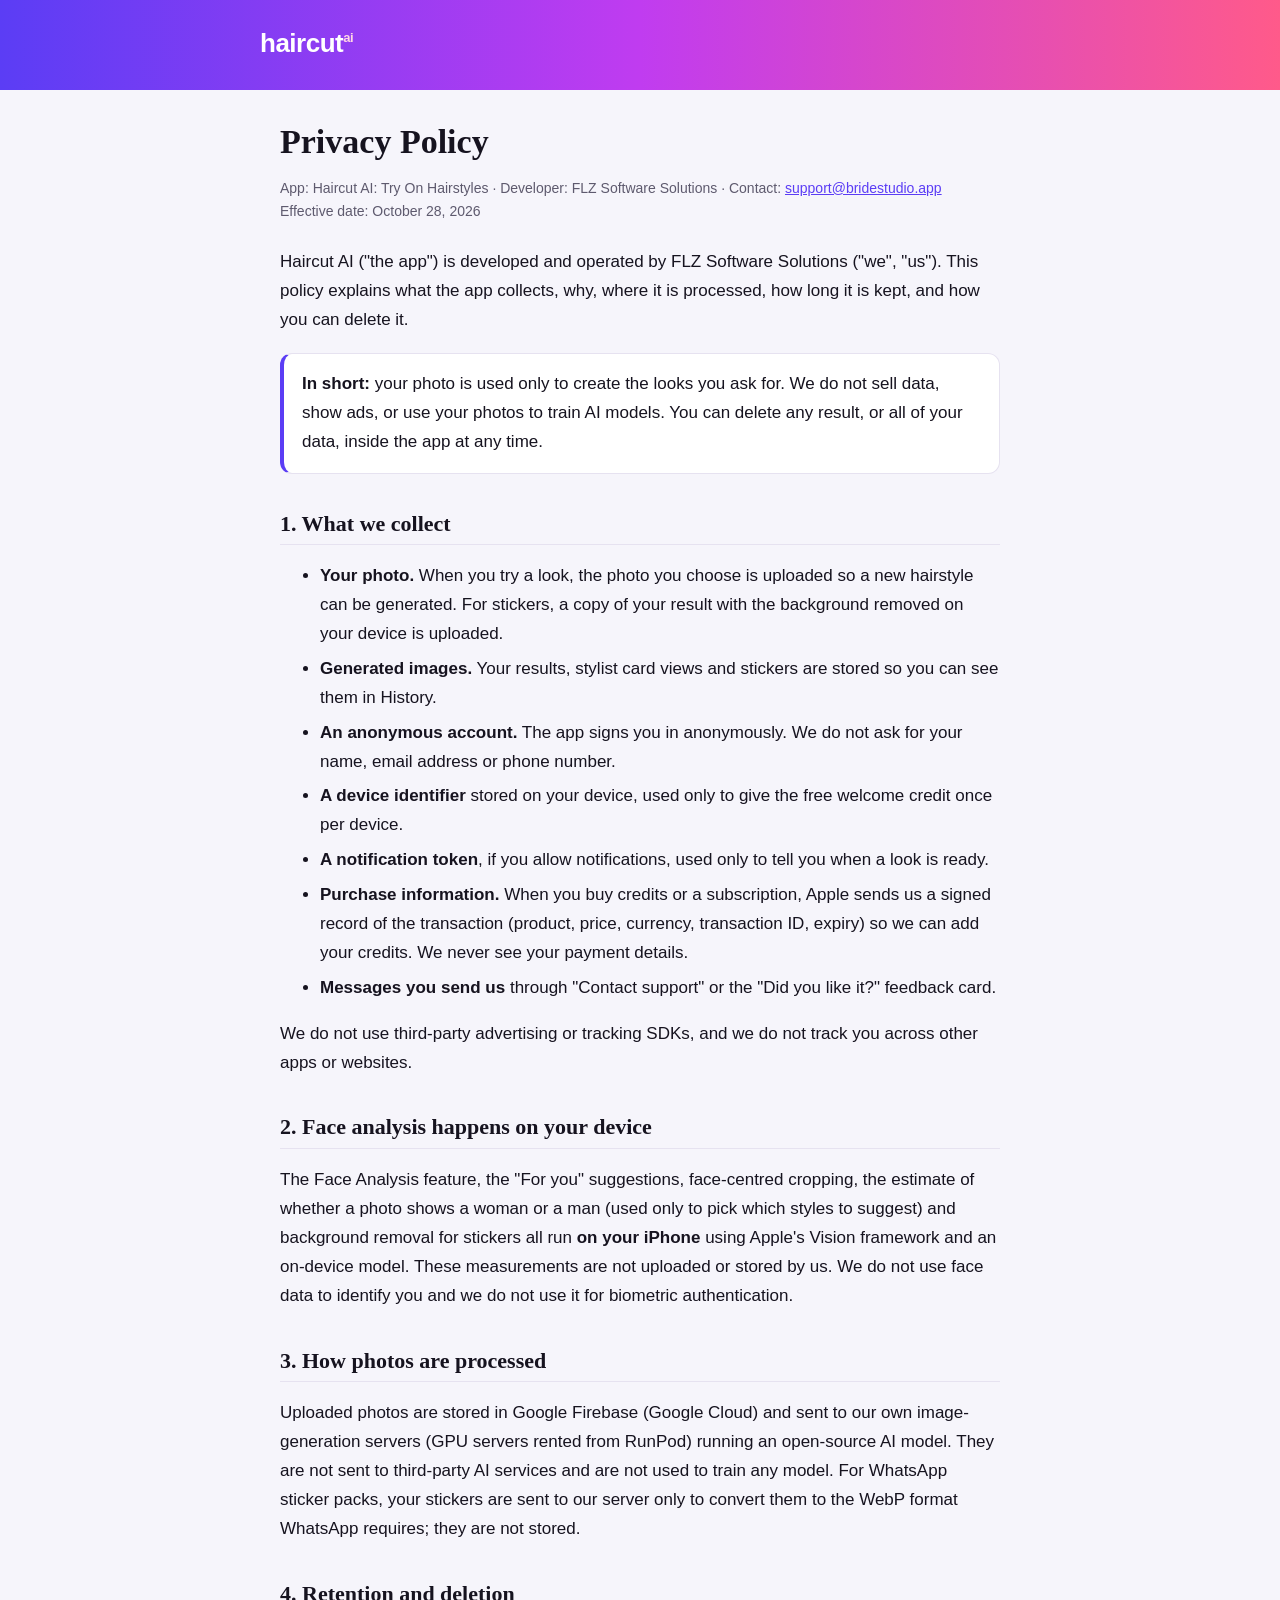
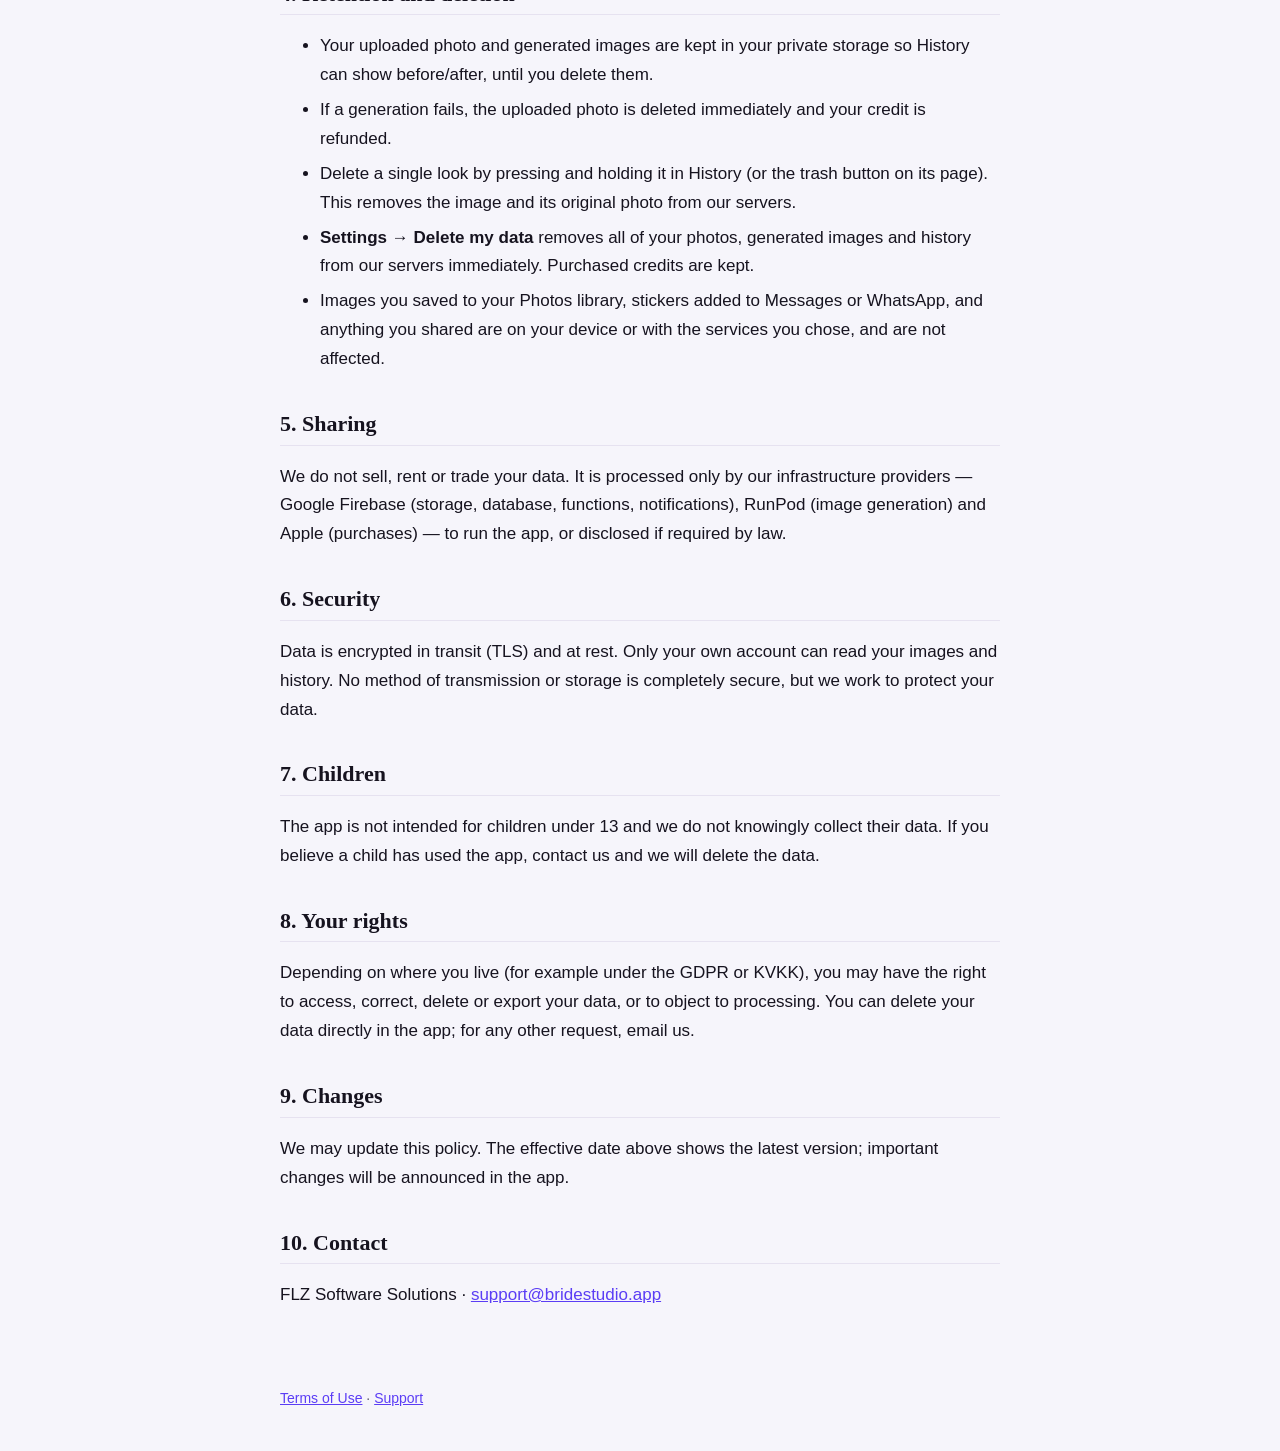
==== privacy.html @ 2b7129a3 "Haircut AI legal pages" ====
<!doctype html>
<html lang="en">
<head>
<meta charset="utf-8">
<meta name="viewport" content="width=device-width, initial-scale=1">
<title>Privacy Policy – Haircut AI</title>
<meta name="description" content="Privacy Policy for Haircut AI: Try On Hairstyles, an app by FLZ Software Solutions.">
<link rel="stylesheet" href="style.css">
</head>
<body>
<header><div class="wrap"><span class="brand">haircut<sup>ai</sup></span></div></header>
<article>
<h1>Privacy Policy</h1>
<p class="meta">App: Haircut AI: Try On Hairstyles · Developer: FLZ Software Solutions · Contact: <a href="mailto:support@bridestudio.app">support@bridestudio.app</a><br>Effective date: October 28, 2026</p>

<p>Haircut AI ("the app") is developed and operated by FLZ Software Solutions ("we", "us"). This policy explains what the app collects, why, where it is processed, how long it is kept, and how you can delete it.</p>

<div class="box"><strong>In short:</strong> your photo is used only to create the looks you ask for. We do not sell data, show ads, or use your photos to train AI models. You can delete any result, or all of your data, inside the app at any time.</div>

<h2>1. What we collect</h2>
<ul>
<li><strong>Your photo.</strong> When you try a look, the photo you choose is uploaded so a new hairstyle can be generated. For stickers, a copy of your result with the background removed on your device is uploaded.</li>
<li><strong>Generated images.</strong> Your results, stylist card views and stickers are stored so you can see them in History.</li>
<li><strong>An anonymous account.</strong> The app signs you in anonymously. We do not ask for your name, email address or phone number.</li>
<li><strong>A device identifier</strong> stored on your device, used only to give the free welcome credit once per device.</li>
<li><strong>A notification token</strong>, if you allow notifications, used only to tell you when a look is ready.</li>
<li><strong>Purchase information.</strong> When you buy credits or a subscription, Apple sends us a signed record of the transaction (product, price, currency, transaction ID, expiry) so we can add your credits. We never see your payment details.</li>
<li><strong>Messages you send us</strong> through "Contact support" or the "Did you like it?" feedback card.</li>
</ul>
<p>We do not use third-party advertising or tracking SDKs, and we do not track you across other apps or websites.</p>

<h2>2. Face analysis happens on your device</h2>
<p>The Face Analysis feature, the "For you" suggestions, face-centred cropping, the estimate of whether a photo shows a woman or a man (used only to pick which styles to suggest) and background removal for stickers all run <strong>on your iPhone</strong> using Apple's Vision framework and an on-device model. These measurements are not uploaded or stored by us. We do not use face data to identify you and we do not use it for biometric authentication.</p>

<h2>3. How photos are processed</h2>
<p>Uploaded photos are stored in Google Firebase (Google Cloud) and sent to our own image-generation servers (GPU servers rented from RunPod) running an open-source AI model. They are not sent to third-party AI services and are not used to train any model. For WhatsApp sticker packs, your stickers are sent to our server only to convert them to the WebP format WhatsApp requires; they are not stored.</p>

<h2>4. Retention and deletion</h2>
<ul>
<li>Your uploaded photo and generated images are kept in your private storage so History can show before/after, until you delete them.</li>
<li>If a generation fails, the uploaded photo is deleted immediately and your credit is refunded.</li>
<li>Delete a single look by pressing and holding it in History (or the trash button on its page). This removes the image and its original photo from our servers.</li>
<li><strong>Settings → Delete my data</strong> removes all of your photos, generated images and history from our servers immediately. Purchased credits are kept.</li>
<li>Images you saved to your Photos library, stickers added to Messages or WhatsApp, and anything you shared are on your device or with the services you chose, and are not affected.</li>
</ul>

<h2>5. Sharing</h2>
<p>We do not sell, rent or trade your data. It is processed only by our infrastructure providers — Google Firebase (storage, database, functions, notifications), RunPod (image generation) and Apple (purchases) — to run the app, or disclosed if required by law.</p>

<h2>6. Security</h2>
<p>Data is encrypted in transit (TLS) and at rest. Only your own account can read your images and history. No method of transmission or storage is completely secure, but we work to protect your data.</p>

<h2>7. Children</h2>
<p>The app is not intended for children under 13 and we do not knowingly collect their data. If you believe a child has used the app, contact us and we will delete the data.</p>

<h2>8. Your rights</h2>
<p>Depending on where you live (for example under the GDPR or KVKK), you may have the right to access, correct, delete or export your data, or to object to processing. You can delete your data directly in the app; for any other request, email us.</p>

<h2>9. Changes</h2>
<p>We may update this policy. The effective date above shows the latest version; important changes will be announced in the app.</p>

<h2>10. Contact</h2>
<p>FLZ Software Solutions · <a href="mailto:support@bridestudio.app">support@bridestudio.app</a></p>
</article>
<footer><a href="terms.html">Terms of Use</a> · <a href="support.html">Support</a></footer>
</body>
</html>
---- style.css ----
:root{--ink:#16131F;--muted:#5E5A6E;--line:#E6E2F0;--accent:#5B3DF5;--bg:#F6F5FB}
*{box-sizing:border-box}
body{margin:0;background:var(--bg);color:var(--ink);font:17px/1.7 -apple-system,BlinkMacSystemFont,"Segoe UI",Inter,Arial,sans-serif}
header{background:linear-gradient(90deg,#5B3DF5,#C03CF0,#FF5A8A);color:#fff;padding:28px 20px}
header .wrap{max-width:760px;margin:auto}
header .brand{font:900 26px ui-rounded,-apple-system,sans-serif;letter-spacing:-.5px}
header .brand sup{font-size:13px;color:#FFD6E4}
article{max-width:760px;margin:0 auto;padding:32px 20px 60px}
h1{font:600 34px/1.2 ui-serif,"New York",Georgia,serif;margin:0 0 6px}
h2{font:600 22px/1.3 ui-serif,"New York",Georgia,serif;margin:36px 0 10px;padding-bottom:6px;border-bottom:1px solid var(--line)}
.meta{color:var(--muted);font-size:14px;margin-bottom:24px}
.box{background:#fff;border:1px solid var(--line);border-left:4px solid var(--accent);border-radius:12px;padding:16px 18px;margin:18px 0}
a{color:var(--accent)}
li{margin-bottom:6px}
footer{max-width:760px;margin:0 auto;padding:0 20px 40px;color:var(--muted);font-size:14px}
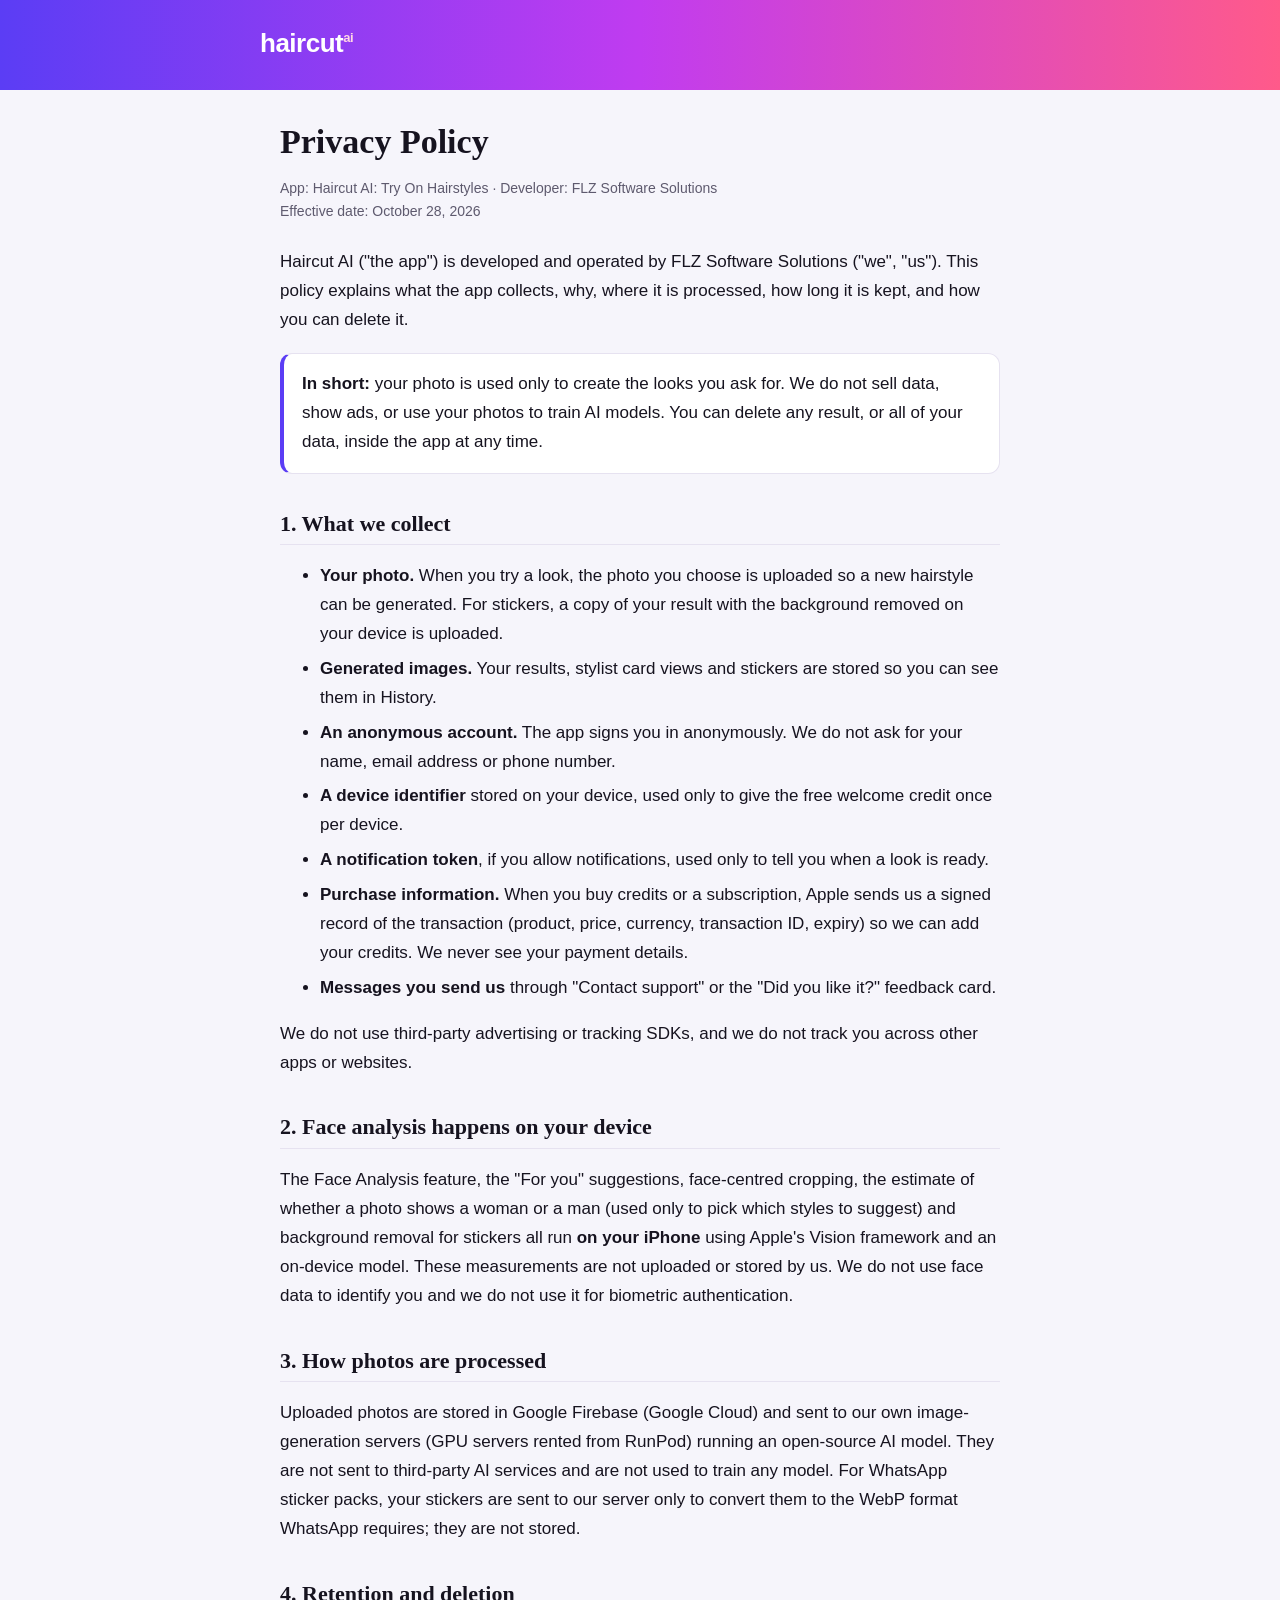
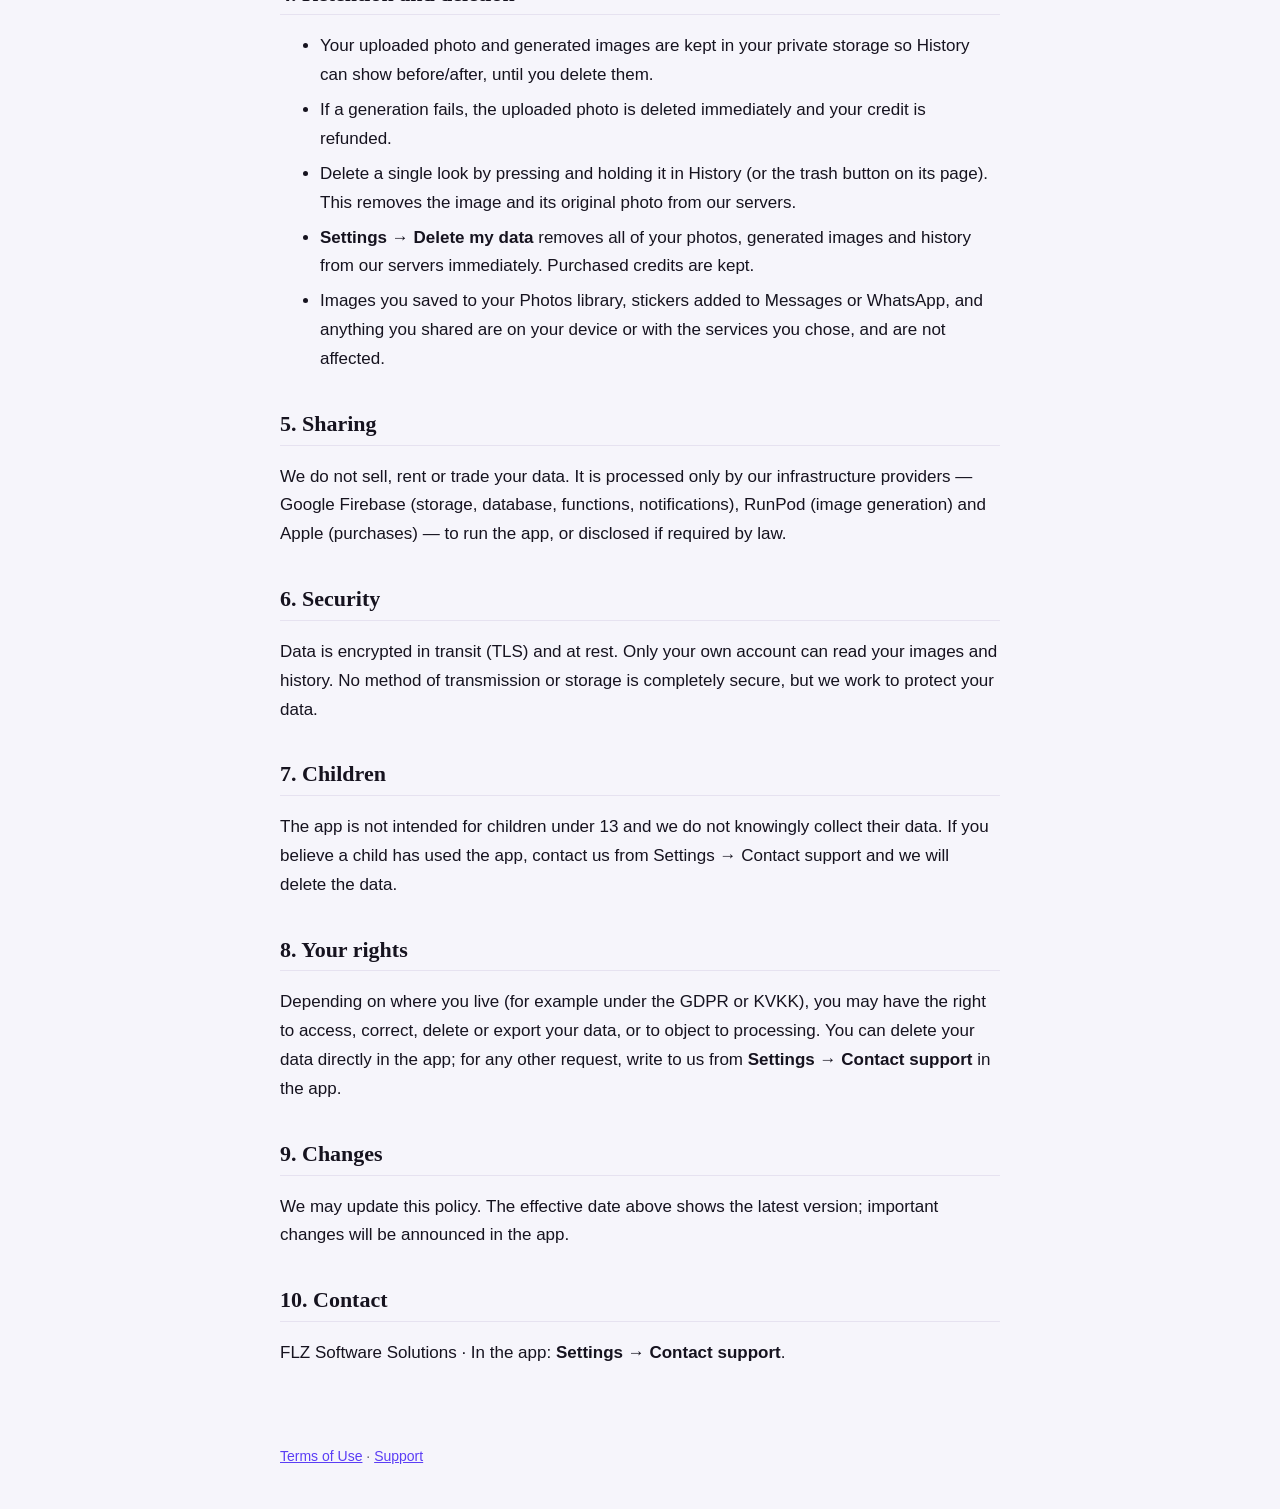
==== commit ffe74a84: "E-posta ibaresi kaldırıldı: iletişim uygulama içinden" ====
--- a/privacy.html
+++ b/privacy.html
@@ -11,7 +11,7 @@
 <header><div class="wrap"><span class="brand">haircut<sup>ai</sup></span></div></header>
 <article>
 <h1>Privacy Policy</h1>
-<p class="meta">App: Haircut AI: Try On Hairstyles · Developer: FLZ Software Solutions · Contact: <a href="mailto:support@bridestudio.app">support@bridestudio.app</a><br>Effective date: October 28, 2026</p>
+<p class="meta">App: Haircut AI: Try On Hairstyles · Developer: FLZ Software Solutions<br>Effective date: October 28, 2026</p>
 
 <p>Haircut AI ("the app") is developed and operated by FLZ Software Solutions ("we", "us"). This policy explains what the app collects, why, where it is processed, how long it is kept, and how you can delete it.</p>
 
@@ -51,16 +51,16 @@
 <p>Data is encrypted in transit (TLS) and at rest. Only your own account can read your images and history. No method of transmission or storage is completely secure, but we work to protect your data.</p>
 
 <h2>7. Children</h2>
-<p>The app is not intended for children under 13 and we do not knowingly collect their data. If you believe a child has used the app, contact us and we will delete the data.</p>
+<p>The app is not intended for children under 13 and we do not knowingly collect their data. If you believe a child has used the app, contact us from Settings → Contact support and we will delete the data.</p>
 
 <h2>8. Your rights</h2>
-<p>Depending on where you live (for example under the GDPR or KVKK), you may have the right to access, correct, delete or export your data, or to object to processing. You can delete your data directly in the app; for any other request, email us.</p>
+<p>Depending on where you live (for example under the GDPR or KVKK), you may have the right to access, correct, delete or export your data, or to object to processing. You can delete your data directly in the app; for any other request, write to us from <strong>Settings → Contact support</strong> in the app.</p>
 
 <h2>9. Changes</h2>
 <p>We may update this policy. The effective date above shows the latest version; important changes will be announced in the app.</p>
 
 <h2>10. Contact</h2>
-<p>FLZ Software Solutions · <a href="mailto:support@bridestudio.app">support@bridestudio.app</a></p>
+<p>FLZ Software Solutions · In the app: <strong>Settings → Contact support</strong>.</p>
 </article>
 <footer><a href="terms.html">Terms of Use</a> · <a href="support.html">Support</a></footer>
 </body>
